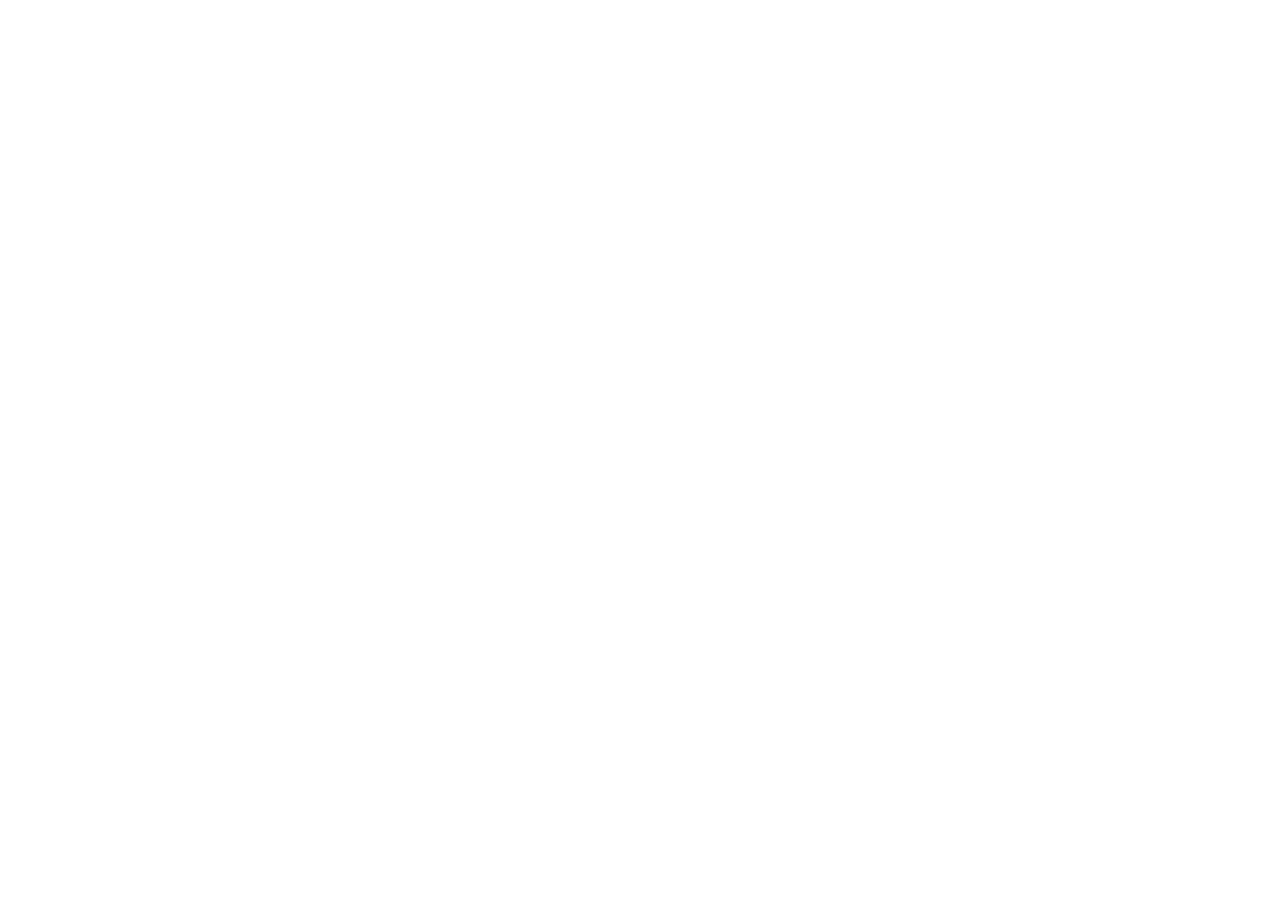
==== index.html @ ee7145a3 "feat: :tada: Configuración inicial" ====
<!DOCTYPE html>
<html lang="en">
<head>
    <meta charset="UTF-8">
    <meta name="viewport" content="width=device-width, initial-scale=1.0">
    <link rel="stylesheet" href="css/style.css">
    <title>Home</title>
</head>
<body>
    
</body>
</html>
---- css/style.css ----
@import url(variables.css);
*{
    padding: 0;
    margin: 0;
    box-sizing: border-box;
}
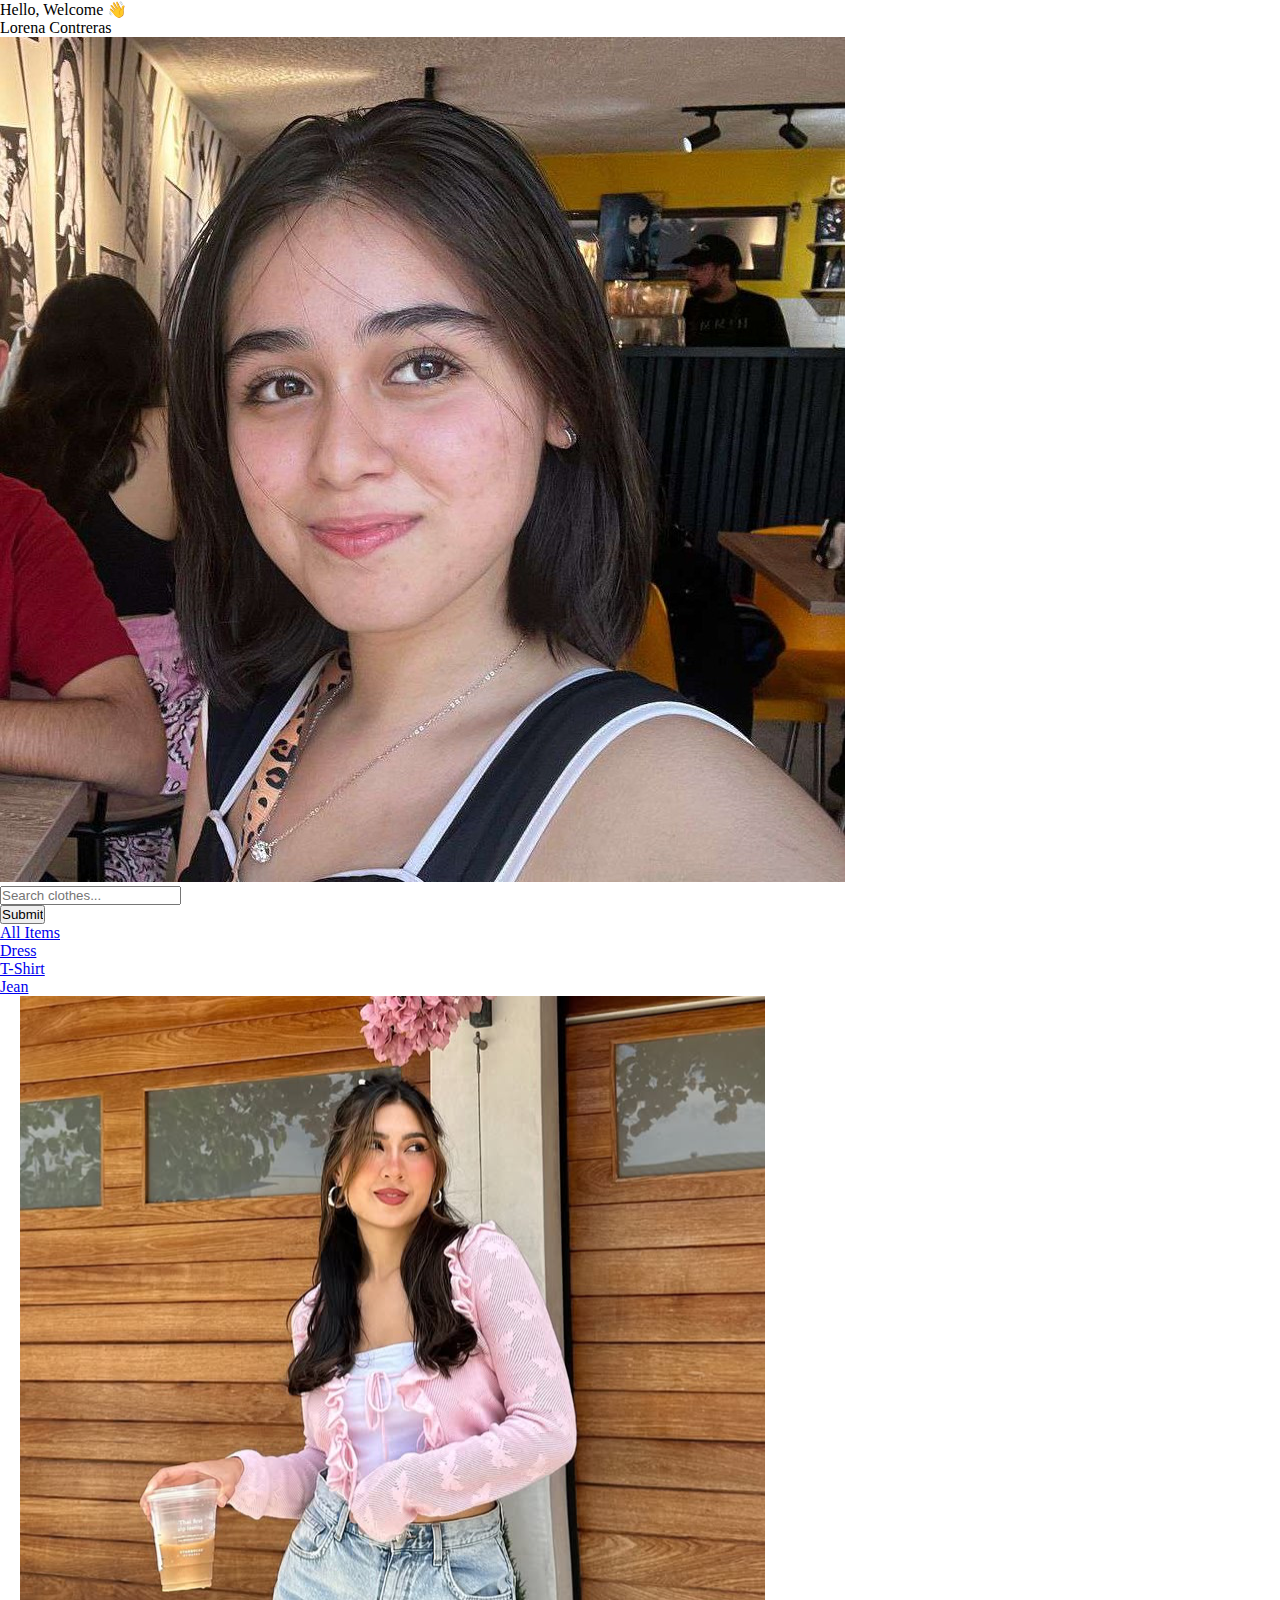
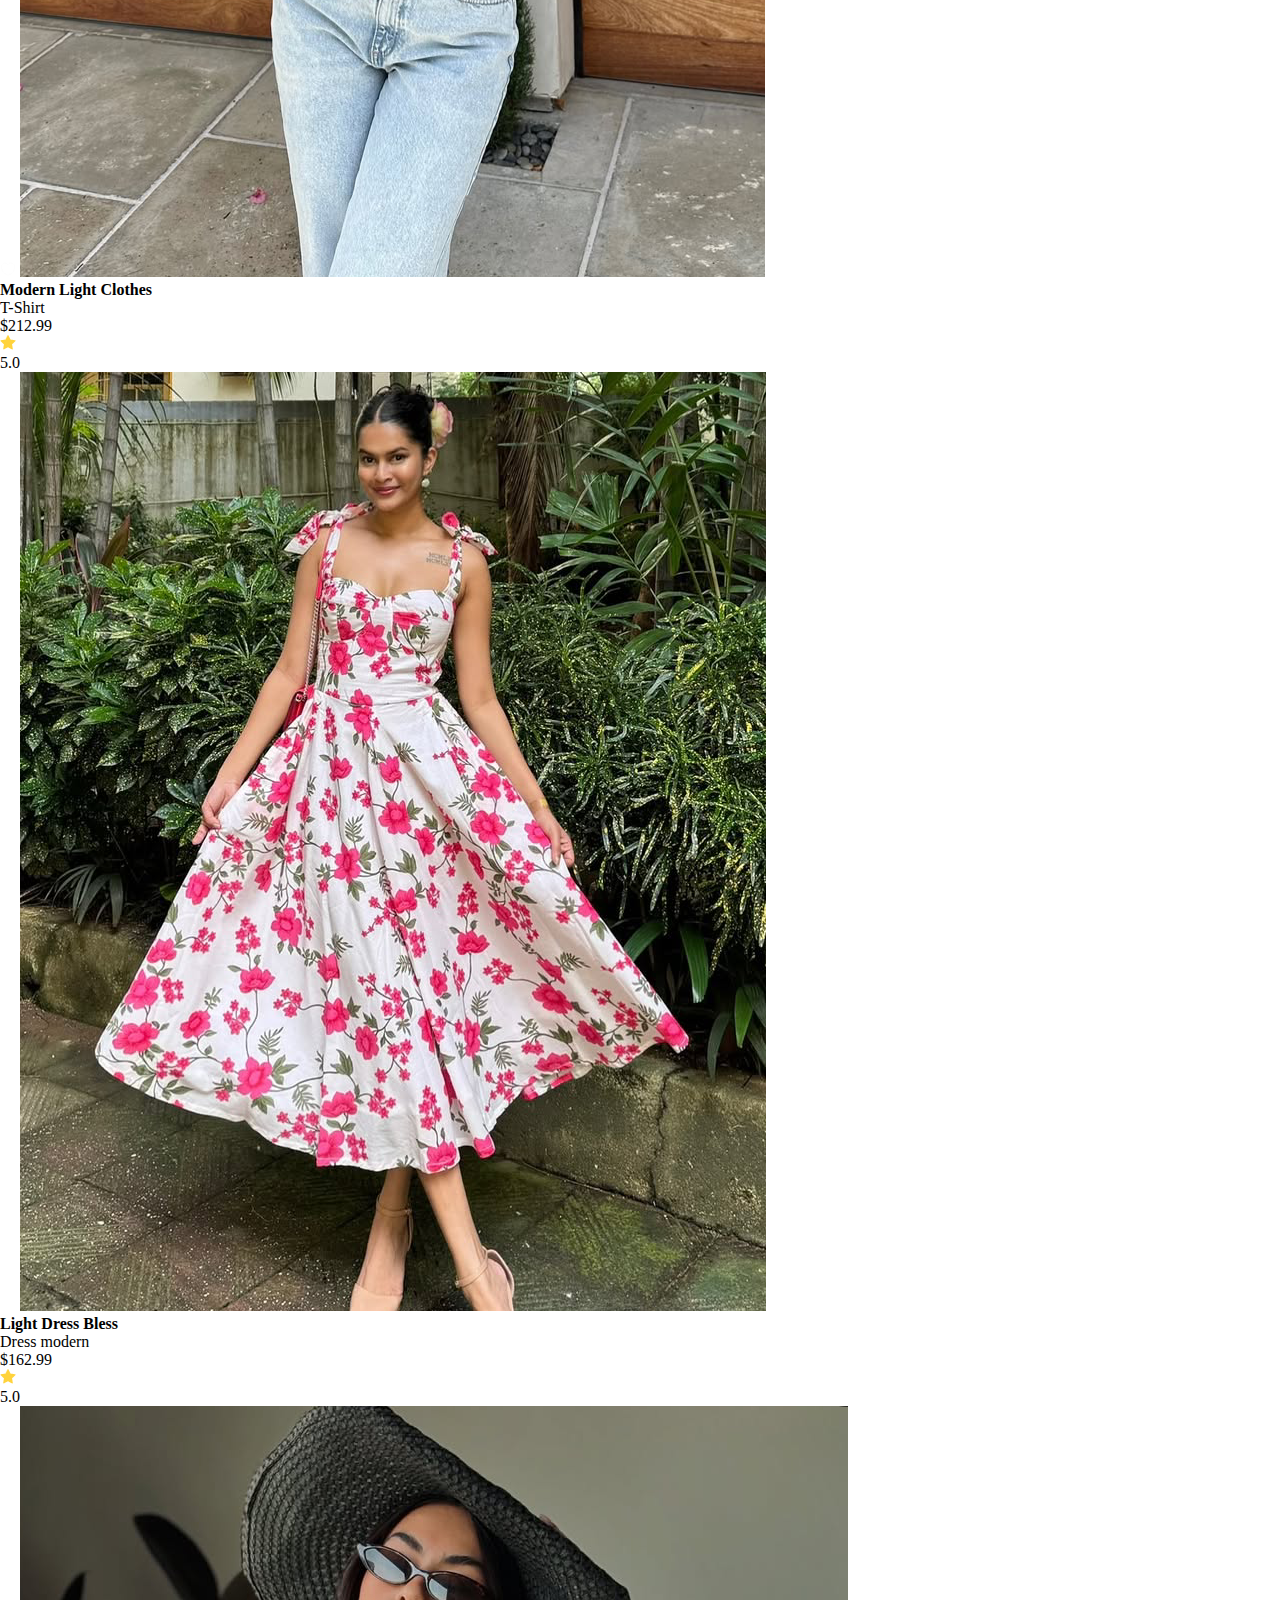
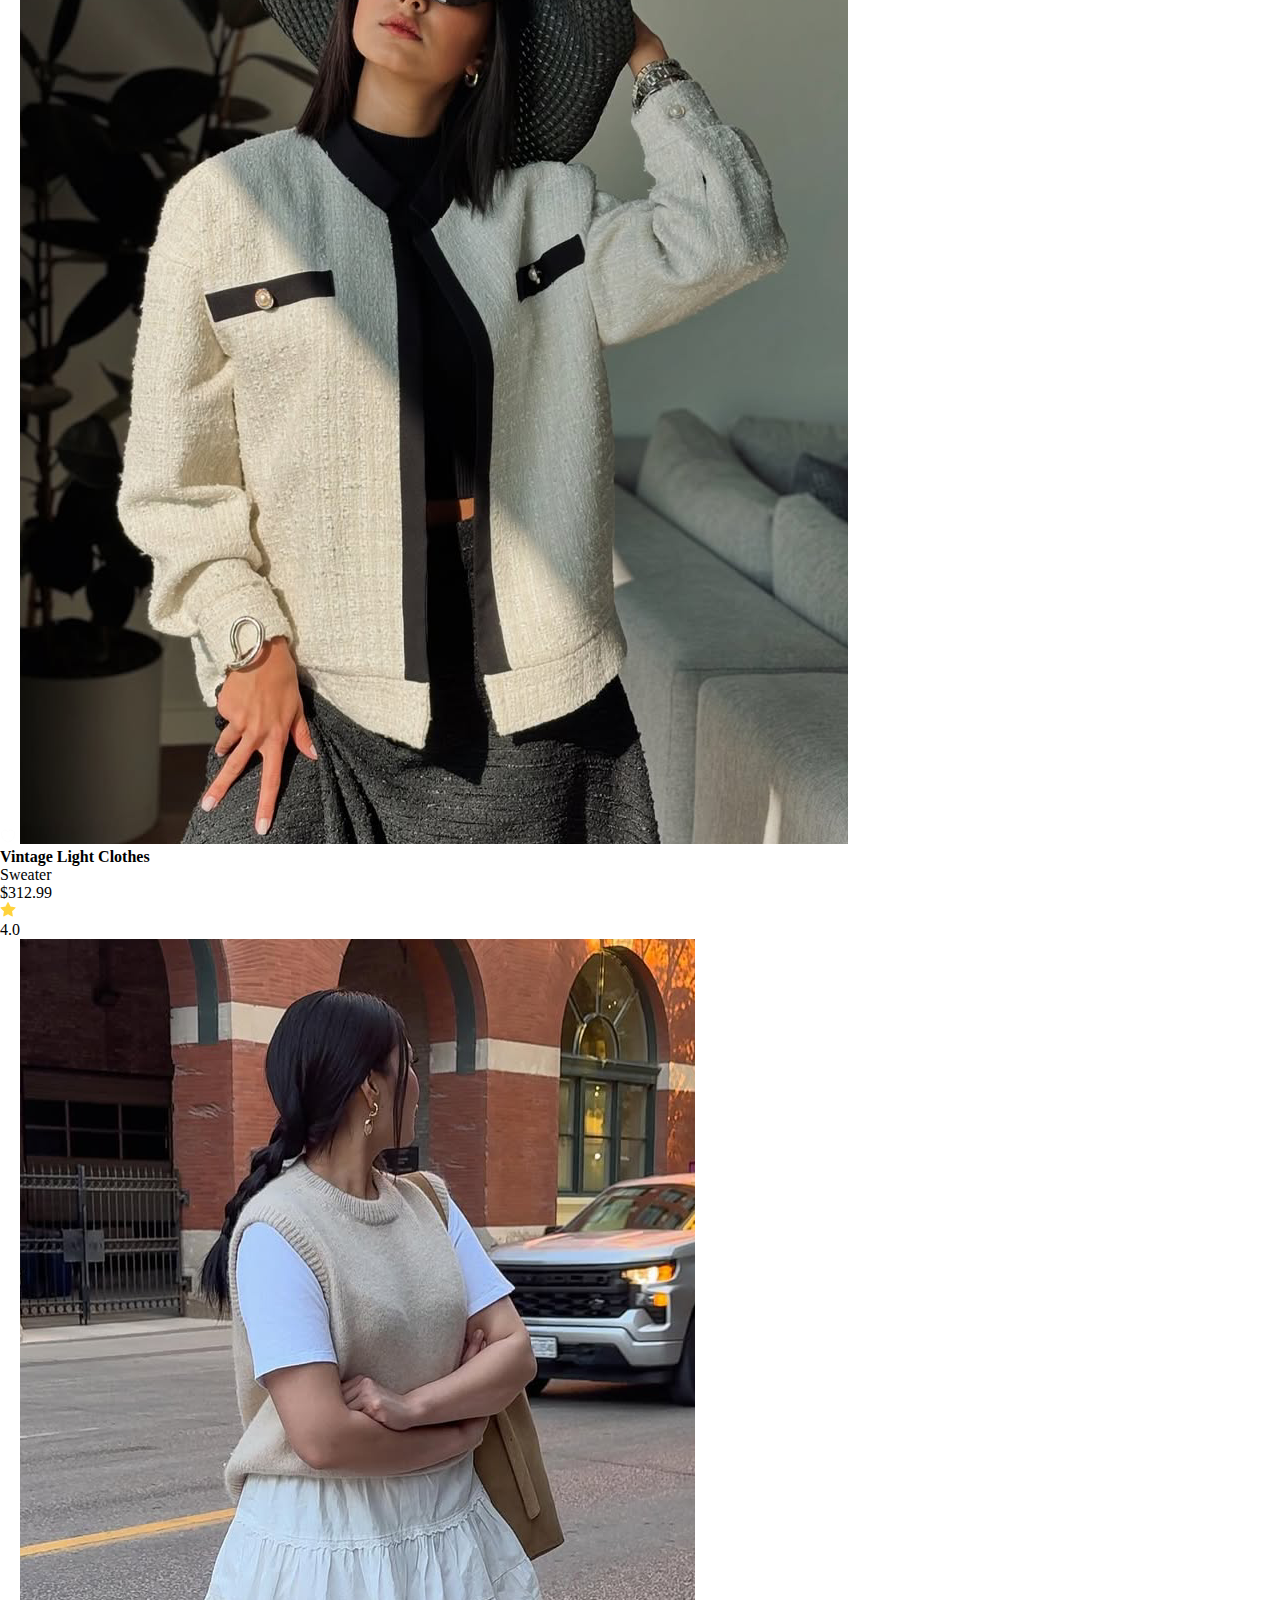
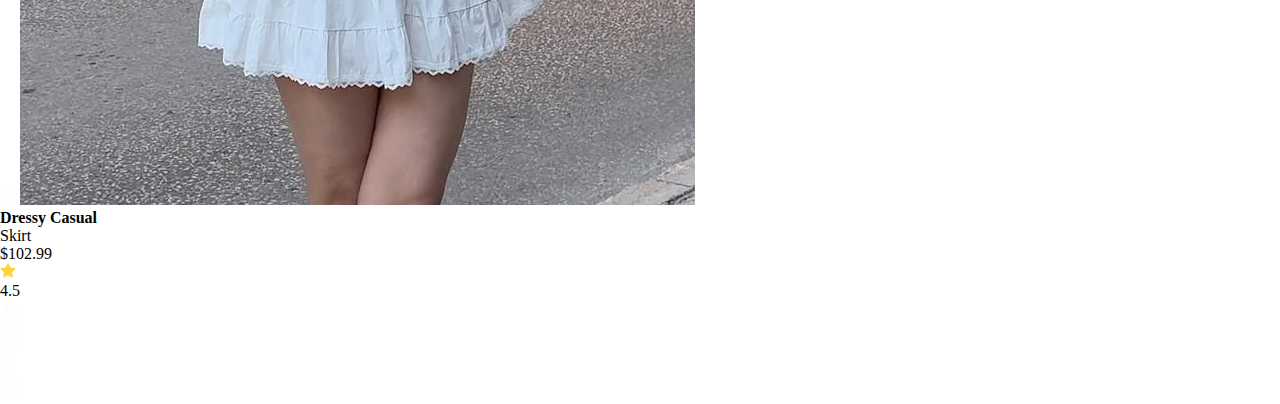
==== commit dc7f5fa6: "feat: :sparkles: Estructura html" ====
--- a/index.html
+++ b/index.html
@@ -7,6 +7,98 @@
     <title>Home</title>
 </head>
 <body>
-    
+    <header>
+        <div class="saludo">
+            <p>Hello, Welcome 👋</p>
+            <p>Lorena Contreras</p>
+        </div>
+        <img src="storage/img/profile.jpg">
+    </header>
+    <nav>
+        <form class="form">
+            <div class="search">
+                <input type="search" placeholder="Search clothes...">
+            </div>
+            <div class="filter">
+                <input type="submit">
+            </div>
+        </form>
+        <ul class="category">
+            <li><a href="#">All Items</a></li>
+            <li><a href="#">Dress</a></li>
+            <li><a href="#">T-Shirt</a></li>
+            <li><a href="#">Jean</a></li>
+        </ul>
+    </nav>
+    <main>
+        <section class="items">
+            <article class="product-1">
+                <img src="storage/img/heart.png">
+                <img src="storage/img/product-2.png">
+                <div class="info">
+                    <strong>Modern Light Clothes</strong>
+                    <p>T-Shirt</p>
+                </div>
+                <div class="rating-price">
+                    <p>$212.99</p>
+                    <img src="storage/img/star.png">
+                    <p>5.0</p>
+                </div>
+            </article>
+            <article class="product-2">
+                <img src="storage/img/heart-white.png">
+                <img src="storage/img/product-1.png">
+                <div class="info">
+                    <strong>Light Dress Bless</strong>
+                    <p>Dress modern</p>
+                </div>
+                <div class="rating-price">
+                    <p>$162.99</p>
+                    <img src="storage/img/star.png">
+                    <p>5.0</p>
+                </div>
+            </article>
+            <article class="product-1">
+                <img src="storage/img/heart.png">
+                <img src="storage/img/pr̀oduct-3.png">
+                <div class="info">
+                    <strong>Vintage Light Clothes</strong>
+                    <p>Sweater</p>
+                </div>
+                <div class="rating-price">
+                    <p>$312.99</p>
+                    <img src="storage/img/star.png">
+                    <p>4.0</p>
+                </div>
+            </article>
+            <article class="product-2">
+                <img src="storage/img/heart.png">
+                <img src="storage/img/product-4.png">
+                <div class="info">
+                    <strong>Dressy Casual</strong>
+                    <p>Skirt</p>
+                </div>
+                <div class="rating-price">
+                    <p>$102.99</p>
+                    <img src="storage/img/star.png">
+                    <p>4.5</p>
+                </div>
+            </article>
+        </section>
+    </main>
+    <footer>
+        <div>
+            <a href="#"><img src="storage/img/home-2.png"></a>
+        </div>
+        <div>
+            <a href="#"><img src="storage/img/shopping-bag.png"></a>
+        </div>
+        <div>
+            <a href="#"><img src="storage/img/heart.png"></a>
+        </div>
+        <div >
+            <a href="#"><img src="storage/img/profile.png"></a>
+        </div>
+    </footer>
 </body>
 </html>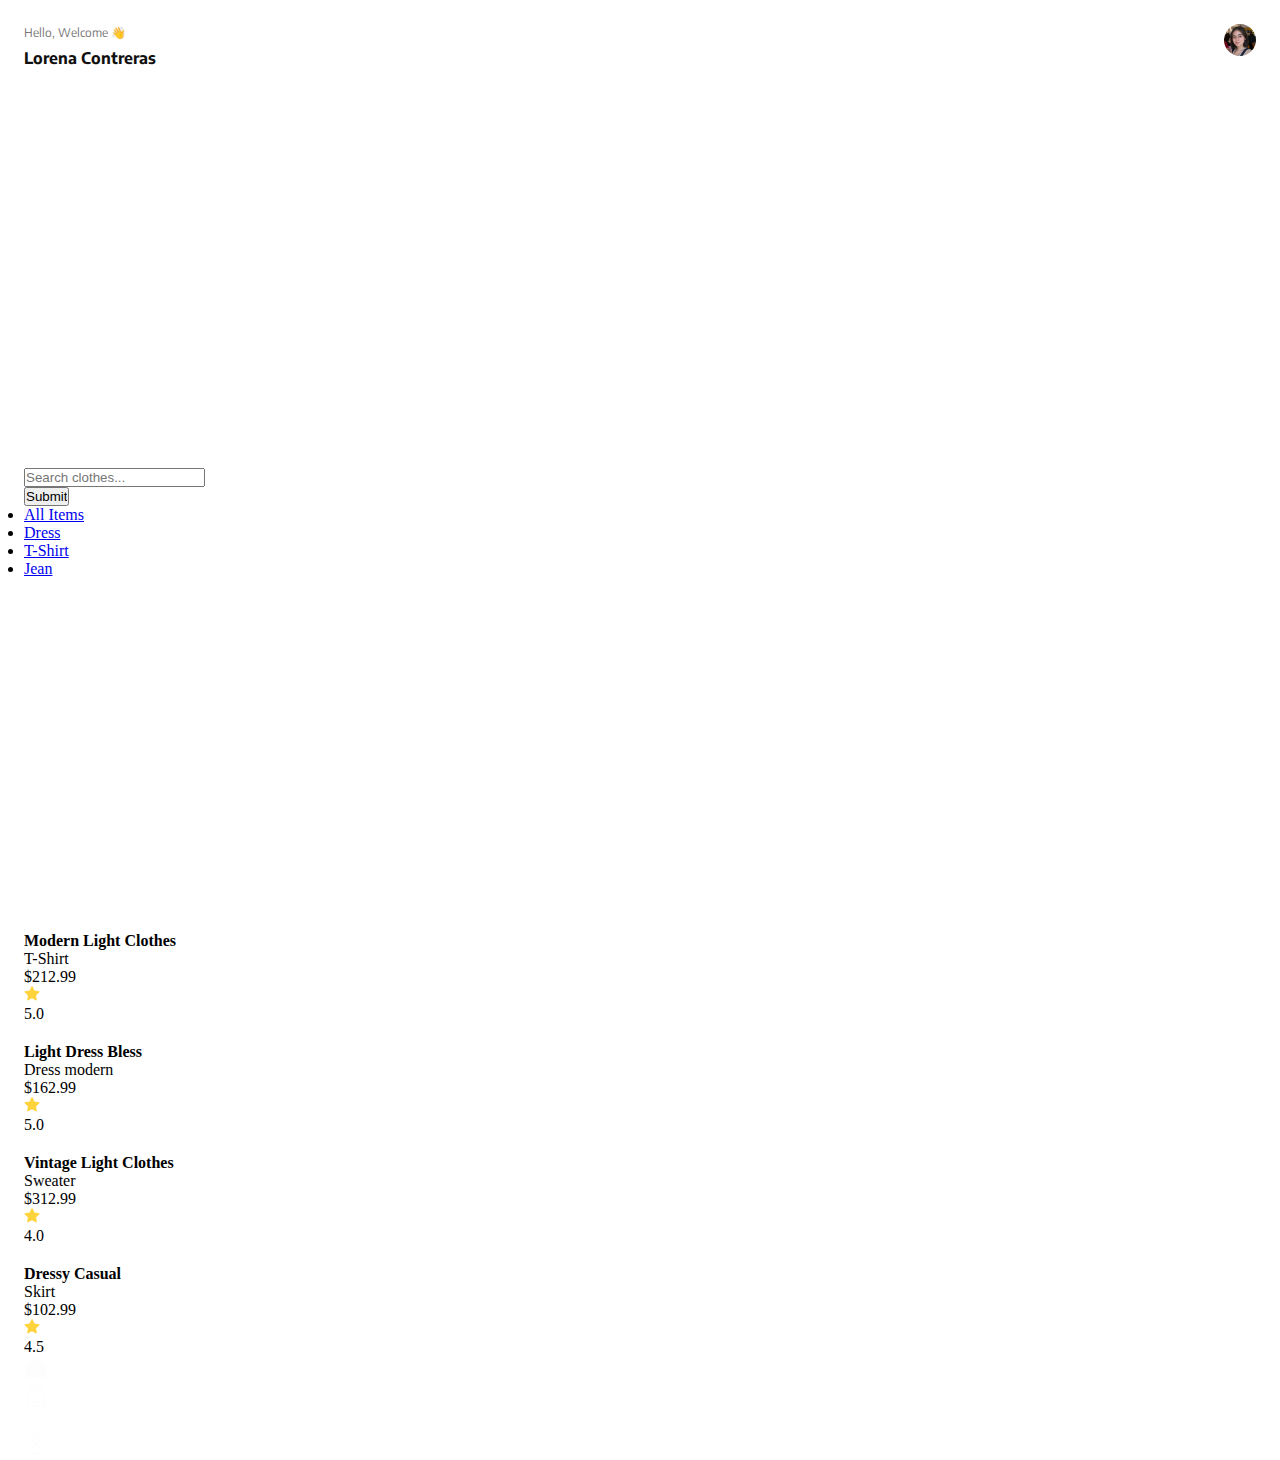
==== commit b8d38645: "feat: :lipstick: Header terminado" ====
--- a/index.html
+++ b/index.html
@@ -34,7 +34,7 @@
         <section class="items">
             <article class="product-1">
                 <img src="storage/img/heart.png">
-                <img src="storage/img/product-2.png">
+                <!-- <img src="storage/img/product-2.png"> -->
                 <div class="info">
                     <strong>Modern Light Clothes</strong>
                     <p>T-Shirt</p>
@@ -47,7 +47,7 @@
             </article>
             <article class="product-2">
                 <img src="storage/img/heart-white.png">
-                <img src="storage/img/product-1.png">
+                <!-- <img src="storage/img/product-1.png"> -->
                 <div class="info">
                     <strong>Light Dress Bless</strong>
                     <p>Dress modern</p>
@@ -60,7 +60,7 @@
             </article>
             <article class="product-1">
                 <img src="storage/img/heart.png">
-                <img src="storage/img/pr̀oduct-3.png">
+                <!-- <img src="storage/img/pr̀oduct-3.png"> -->
                 <div class="info">
                     <strong>Vintage Light Clothes</strong>
                     <p>Sweater</p>
@@ -73,7 +73,7 @@
             </article>
             <article class="product-2">
                 <img src="storage/img/heart.png">
-                <img src="storage/img/product-4.png">
+                <!-- <img src="storage/img/product-4.png"> -->
                 <div class="info">
                     <strong>Dressy Casual</strong>
                     <p>Skirt</p>
--- a/css/style.css
+++ b/css/style.css
@@ -3,4 +3,40 @@
     padding: 0;
     margin: 0;
     box-sizing: border-box;
+}
+body{
+    padding: 24px 24px 0;
+    display: grid;
+    grid-template-rows: repeat(3, 1fr);
+    grid-template-areas: "header" "nav" "main" "footer";
+}
+header{
+    grid-area: header;
+    display: flex;
+    justify-content: space-between;
+    /* align-items: center; */
+}
+header div{
+    display: flex;
+    flex-direction: column;
+    gap: 4px;
+}
+header div p:first-child{
+    font-size: 12px;
+    font-family: "EncodeSans-Regular";
+    color: var(--color-1);
+    line-height: 150%;
+}
+header div p:last-child{
+    font-size: 16px;
+    font-family: "EncodeSans-Bold";
+    color: var(--color-2);
+    line-height: 150%;
+}
+
+header img{
+    width: 32px;
+    height: 32px;
+    border-radius: 50%;
+    object-fit: cover;
 }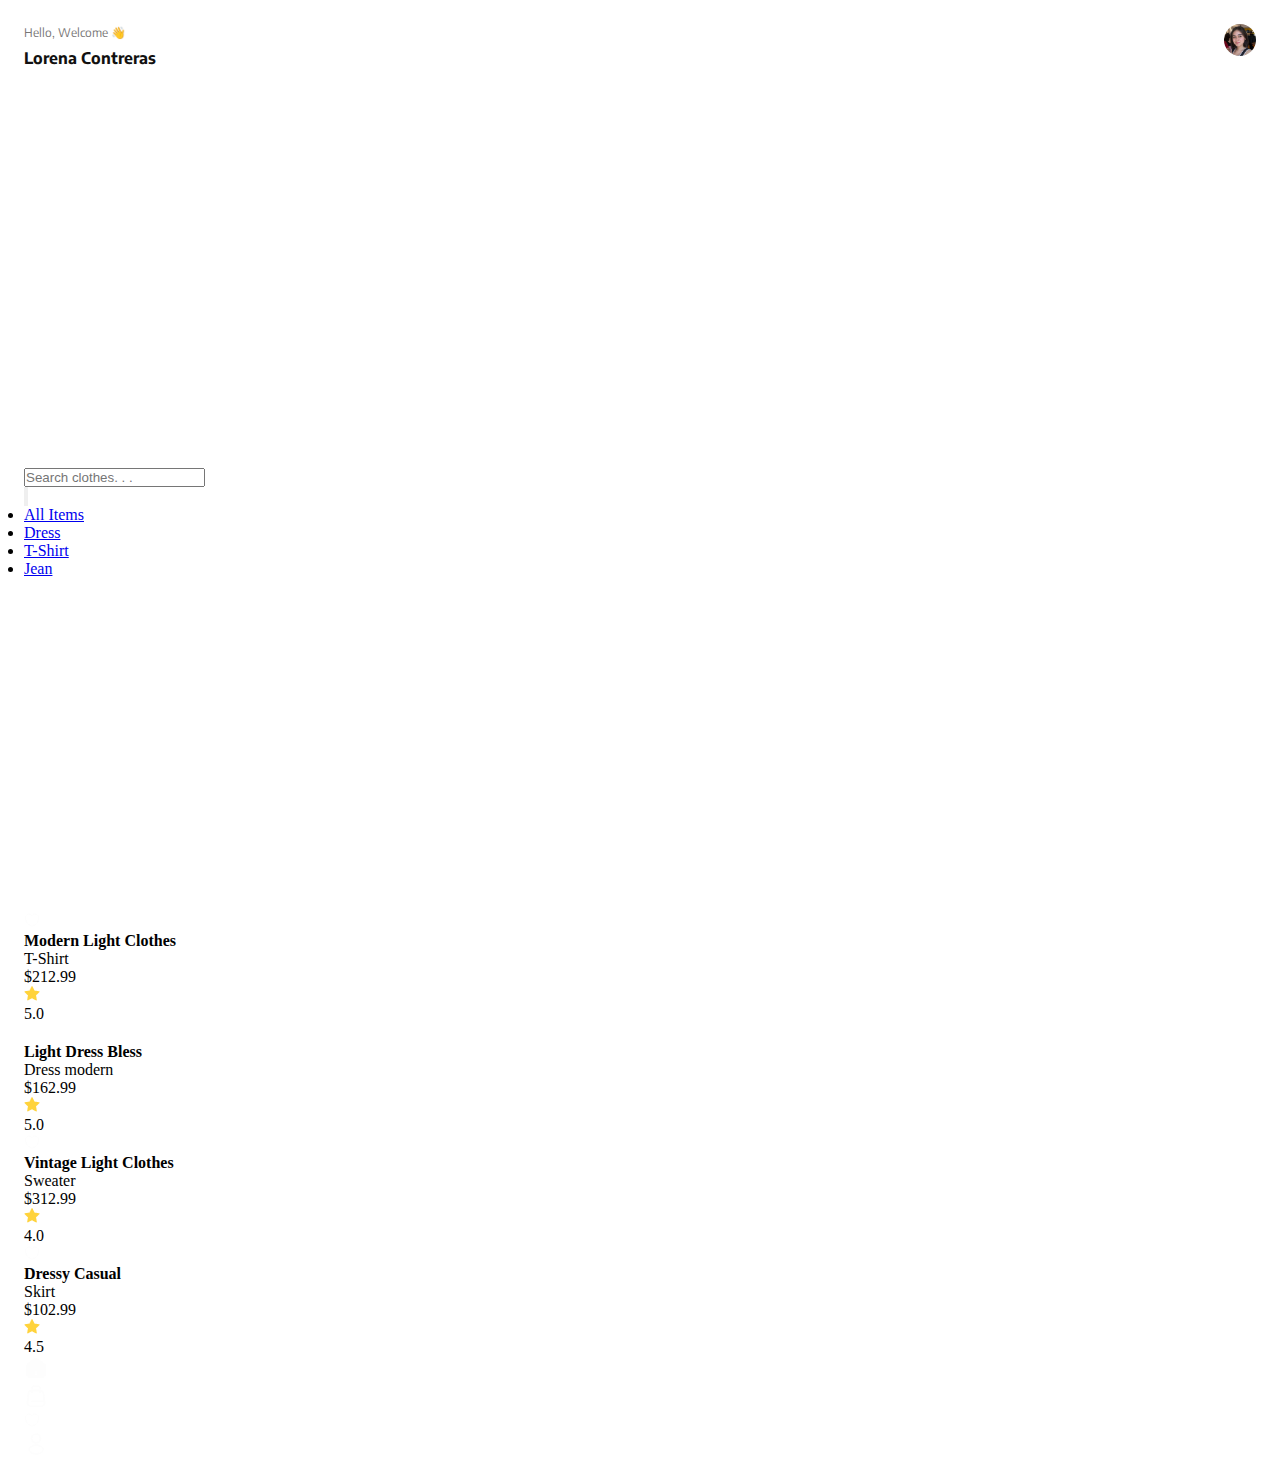
==== commit e4a0bfb4: "feat: :lipstick: Barra de búsqueda terminada" ====
--- a/index.html
+++ b/index.html
@@ -17,10 +17,10 @@
     <nav>
         <form class="form">
             <div class="search">
-                <input type="search" placeholder="Search clothes...">
+                <input type="text" placeholder="Search clothes. . . ">
             </div>
             <div class="filter">
-                <input type="submit">
+                <input type="submit" value="">
             </div>
         </form>
         <ul class="category">
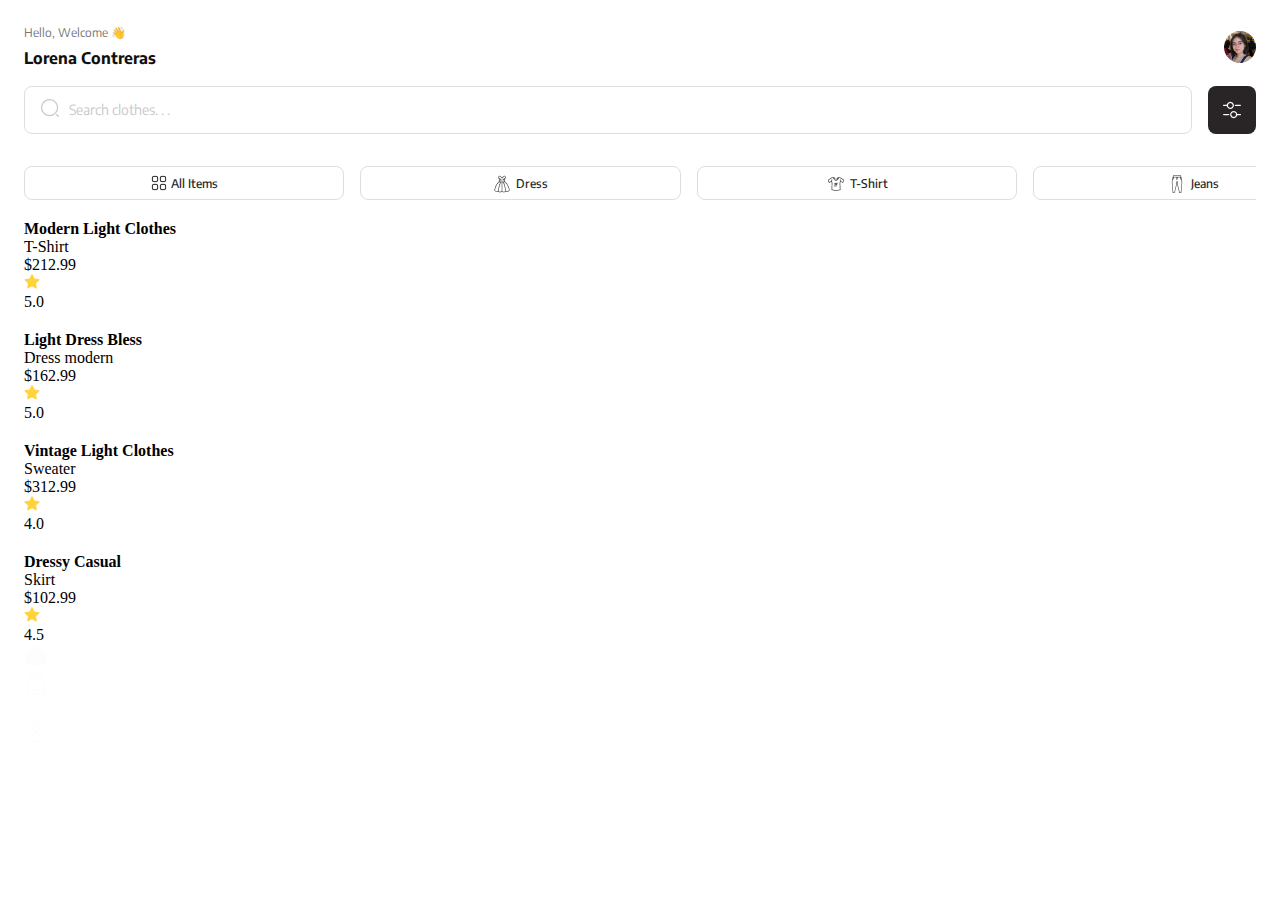
==== commit e2e0b4c3: "feat: :lipstick: Filtro categorías terminado" ====
--- a/index.html
+++ b/index.html
@@ -24,10 +24,10 @@
             </div>
         </form>
         <ul class="category">
-            <li><a href="#">All Items</a></li>
-            <li><a href="#">Dress</a></li>
-            <li><a href="#">T-Shirt</a></li>
-            <li><a href="#">Jean</a></li>
+            <li class="all"><a href="#">All Items</a></li>
+            <li class="dress"><a href="#">Dress</a></li>
+            <li class="shirt"><a href="#">T-Shirt</a></li>
+            <li class="pants"><a href="#">Jeans</a></li>
         </ul>
     </nav>
     <main>
--- a/css/style.css
+++ b/css/style.css
@@ -7,14 +7,14 @@
 body{
     padding: 24px 24px 0;
     display: grid;
-    grid-template-rows: repeat(3, 1fr);
+    /* grid-template-rows: repeat(3, 1fr); */
     grid-template-areas: "header" "nav" "main" "footer";
 }
 header{
     grid-area: header;
     display: flex;
     justify-content: space-between;
-    /* align-items: center; */
+    align-items: center;
 }
 header div{
     display: flex;
@@ -39,4 +39,134 @@
     height: 32px;
     border-radius: 50%;
     object-fit: cover;
+}
+nav{
+    grid-area: nav;
+    display: flex;
+    flex-direction: column;
+    gap: 32px;
+    /* align-items: center; */
+}
+nav form{
+    overflow: hidden;
+    display: flex;
+    align-items: center;
+    gap: 16px;
+    padding-top: 16px;
+}
+nav form .search{
+    flex: 1;
+    height: 100%;
+}
+nav form .search input::placeholder{
+    color: var(--color-3);
+    font-family: "EncodeSans-Regular";
+    font-size: 14px;
+}
+nav form .search::before{
+    content: url(../storage/img/search-normal.png);
+    position: absolute;
+    padding: 12px 16px;
+    width: 20px;
+    height: 20px;
+    object-fit: cover;
+}
+nav form .search input{
+    width: 100%;
+    height: 100%;
+    padding: 14px 14px 14px 44px;
+    border-radius: 8px;
+    border: 1px solid var(--color-4);
+    outline: none;
+}
+nav form .filter{
+    width: 48px;
+    height: 48px;
+    display: flex;
+    position: relative;
+    justify-content: center;
+    align-items: center;
+}
+nav form .filter input{
+    width: 100%;
+    height: 100%;
+    background-color: var(--color-5);
+    border-radius: 8px;
+    border: none;
+}
+nav form .filter::before{
+    width: 24px;
+    height: 24px;
+    object-fit: cover;
+    position: absolute;
+    content: url(../storage/img/Filter.png);
+}
+nav ul{
+    display: flex;
+    flex-direction: row;
+    overflow-x: scroll;
+    gap: 16px;
+}
+nav ul li{
+    display: flex;
+    flex-grow: 1;
+    height: 34px;
+    min-width: 26%;
+    list-style: none;
+    border-radius: 8px;
+    color: var(--color-4);
+    border: 1px solid var(--color-4);
+    align-items: center;
+    justify-content: center;
+    gap: 4px;
+    position: relative;
+}
+nav ul li a{
+    font-size: 12px;
+    font-family: "EncodeSans-Medium";
+    color: var(--color-5);
+    text-decoration: none;
+}
+nav ul li:nth-child(1)::before{ 
+    content: url(../storage/img/category-black.png);
+    width: 16px;
+    height: 16px;
+    object-fit: cover;
+}
+nav ul li:nth-child(2)::before{
+    content: url(../storage/img/dress.png);
+    width: 16px;
+    height: 16px;
+    padding: 0 4px 3px 0;
+}
+nav ul li:nth-child(3)::before{
+    content: url(../storage/img/tshirt.png);
+    width: 16px;
+    height: 16px;
+    padding: 0 4px 3px 0;
+}
+nav ul li:nth-child(4)::before{
+    content: url(../storage/img/jeans.png);
+    width: 16px;
+    height: 16px;
+    padding: 0 4px 3px 0;
+}
+nav ul li:active{
+    background-color: var(--color-5);
+    border: none;
+}
+nav ul li:active a{
+    color: var(--color-6);
+}
+nav ul .dress:active::before{
+    content: url(../storage/img/dress-white.png);
+}
+nav ul .shirt:active::before{
+    content: url(../storage/img/tshirt-white.png);
+}
+nav ul .pants:active::before{
+    content: url(../storage/img/jeans-white.png);
+}
+nav ul .all:active::before{
+    content: url(../storage/img/category.png);
 }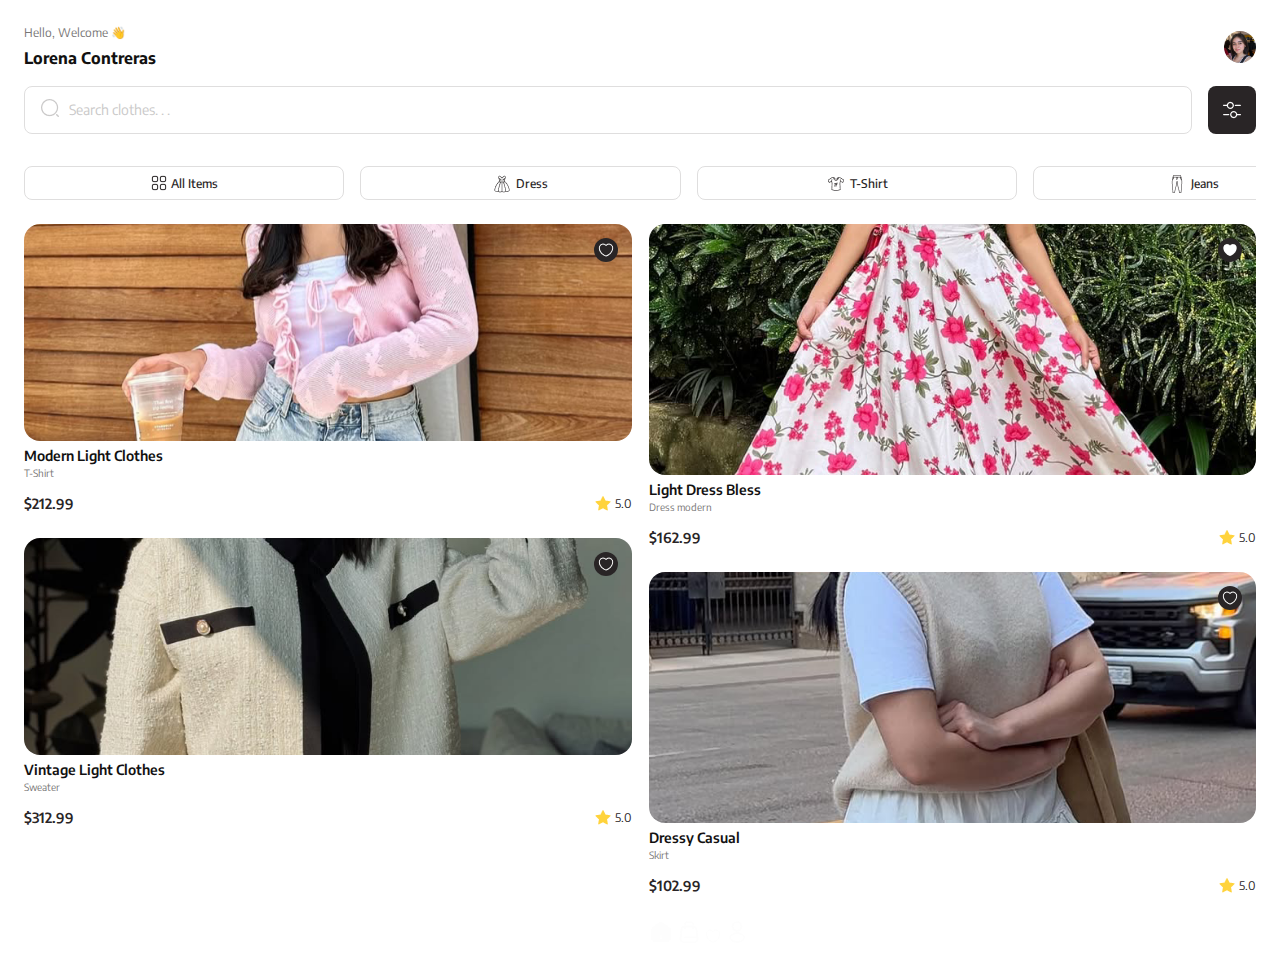
==== commit b080bab8: "feat: :lipstick: Catálogo de prendas terminado" ====
--- a/index.html
+++ b/index.html
@@ -31,72 +31,76 @@
         </ul>
     </nav>
     <main>
-        <section class="items">
-            <article class="product-1">
+        <section class="product-1">
+            <article>
                 <img src="storage/img/heart.png">
-                <!-- <img src="storage/img/product-2.png"> -->
+                <img src="storage/img/product-2.png">
                 <div class="info">
                     <strong>Modern Light Clothes</strong>
                     <p>T-Shirt</p>
                 </div>
                 <div class="rating-price">
                     <p>$212.99</p>
-                    <img src="storage/img/star.png">
-                    <p>5.0</p>
+                    <div class="rating">
+                        <img src="storage/img/star.png">
+                        <p>5.0</p>
+                    </div>
                 </div>
             </article>
-            <article class="product-2">
+            <article>
+                <img src="storage/img/heart.png">
+                <img src="storage/img/pr̀oduct-3.png">
+                <div class="info">
+                    <strong>Vintage Light Clothes</strong>
+                    <p>Sweater</p>
+                </div>
+                <div class="rating-price">
+                    <p>$312.99</p>
+                    <div class="rating">
+                        <img src="storage/img/star.png">
+                        <p>5.0</p>
+                    </div>
+                </div>
+        </section>
+        <section class="product-2">
+            <article>
                 <img src="storage/img/heart-white.png">
-                <!-- <img src="storage/img/product-1.png"> -->
+                <img src="storage/img/product-1.png">
                 <div class="info">
                     <strong>Light Dress Bless</strong>
                     <p>Dress modern</p>
                 </div>
                 <div class="rating-price">
                     <p>$162.99</p>
-                    <img src="storage/img/star.png">
-                    <p>5.0</p>
+                    <div class="rating">
+                        <img src="storage/img/star.png">
+                        <p>5.0</p>
+                    </div>
                 </div>
             </article>
-            <article class="product-1">
+            <article>
                 <img src="storage/img/heart.png">
-                <!-- <img src="storage/img/pr̀oduct-3.png"> -->
-                <div class="info">
-                    <strong>Vintage Light Clothes</strong>
-                    <p>Sweater</p>
-                </div>
-                <div class="rating-price">
-                    <p>$312.99</p>
-                    <img src="storage/img/star.png">
-                    <p>4.0</p>
-                </div>
-            </article>
-            <article class="product-2">
-                <img src="storage/img/heart.png">
-                <!-- <img src="storage/img/product-4.png"> -->
+                <img src="storage/img/product-4.png">
                 <div class="info">
                     <strong>Dressy Casual</strong>
                     <p>Skirt</p>
                 </div>
                 <div class="rating-price">
                     <p>$102.99</p>
-                    <img src="storage/img/star.png">
-                    <p>4.5</p>
+                    <div class="rating">
+                        <img src="storage/img/star.png">
+                        <p>5.0</p>
+                    </div>
                 </div>
             </article>
         </section>
     </main>
+    <div class="difuminado"></div>
     <footer>
-        <div>
+        <div class="icons">
             <a href="#"><img src="storage/img/home-2.png"></a>
-        </div>
-        <div>
             <a href="#"><img src="storage/img/shopping-bag.png"></a>
-        </div>
-        <div>
             <a href="#"><img src="storage/img/heart.png"></a>
-        </div>
-        <div >
             <a href="#"><img src="storage/img/profile.png"></a>
         </div>
     </footer>
--- a/css/style.css
+++ b/css/style.css
@@ -5,10 +5,13 @@
     box-sizing: border-box;
 }
 body{
-    padding: 24px 24px 0;
+    padding: 24px;
     display: grid;
+    grid-template-columns: repeat(2, 1fr);
     /* grid-template-rows: repeat(3, 1fr); */
-    grid-template-areas: "header" "nav" "main" "footer";
+    grid-template-areas: "header header" "nav nav" "product1 product2" "footer footer";
+    column-gap: 17px;
+    position: relative;
 }
 header{
     grid-area: header;
@@ -169,4 +172,77 @@
 }
 nav ul .all:active::before{
     content: url(../storage/img/category.png);
-}+}
+main{
+    display: contents;
+    padding-top: 24px;
+}
+main section article{
+    position: relative;
+    padding-bottom: 24px;
+} 
+main .product-1{
+    padding-top: 24px;
+    grid-area: product1;
+}
+main .product-2{
+    padding-top: 24px;
+    grid-area: product2;
+}
+main section article> img:nth-child(1){
+    position: absolute;
+    right: 14px;
+    top: 14px;
+    object-fit: cover;
+    padding: 4px;
+    background-color: var(--color-5);
+    border-radius: 100%;
+}
+main section article .info strong{
+    font-size: 14px;
+    font-family: "EncodeSans-SemiBold";
+    color: var(--color-2);
+    line-height: 150%;
+}
+main section article .info p{
+    font-size: 10px;
+    font-family: "EncodeSans-Regular";
+    color: var(--color-1);
+    line-height: 150%;
+}
+main section article .rating-price{
+    display: flex;
+    align-items: center;
+    padding-top: 12px;
+    justify-content: space-between;
+}
+main section article .rating-price > p{
+    font-size: 14px;
+    font-family: "EncodeSans-SEmiBold";
+    color: var(--color-5);
+    line-height: 150%;
+}
+main section article .rating-price .rating{
+    display: flex;
+    align-items: center;
+    justify-content: center;
+    gap: 4px;
+}
+main section article .rating-price .rating p{
+    font-size: 12px;
+    font-family: "EncodeSans-Regular";
+    color: var(--color-5);
+    line-height: 150%;
+}
+main .product-1 article > img:nth-child(2){
+    width: 100%;
+    height: 217px;
+    object-fit: cover;
+    border-radius: 16px;
+}
+main .product-2 article > img:nth-child(2){
+    height: 251px;
+    width: 100%;
+    object-fit: cover;
+    border-radius: 16px;
+}
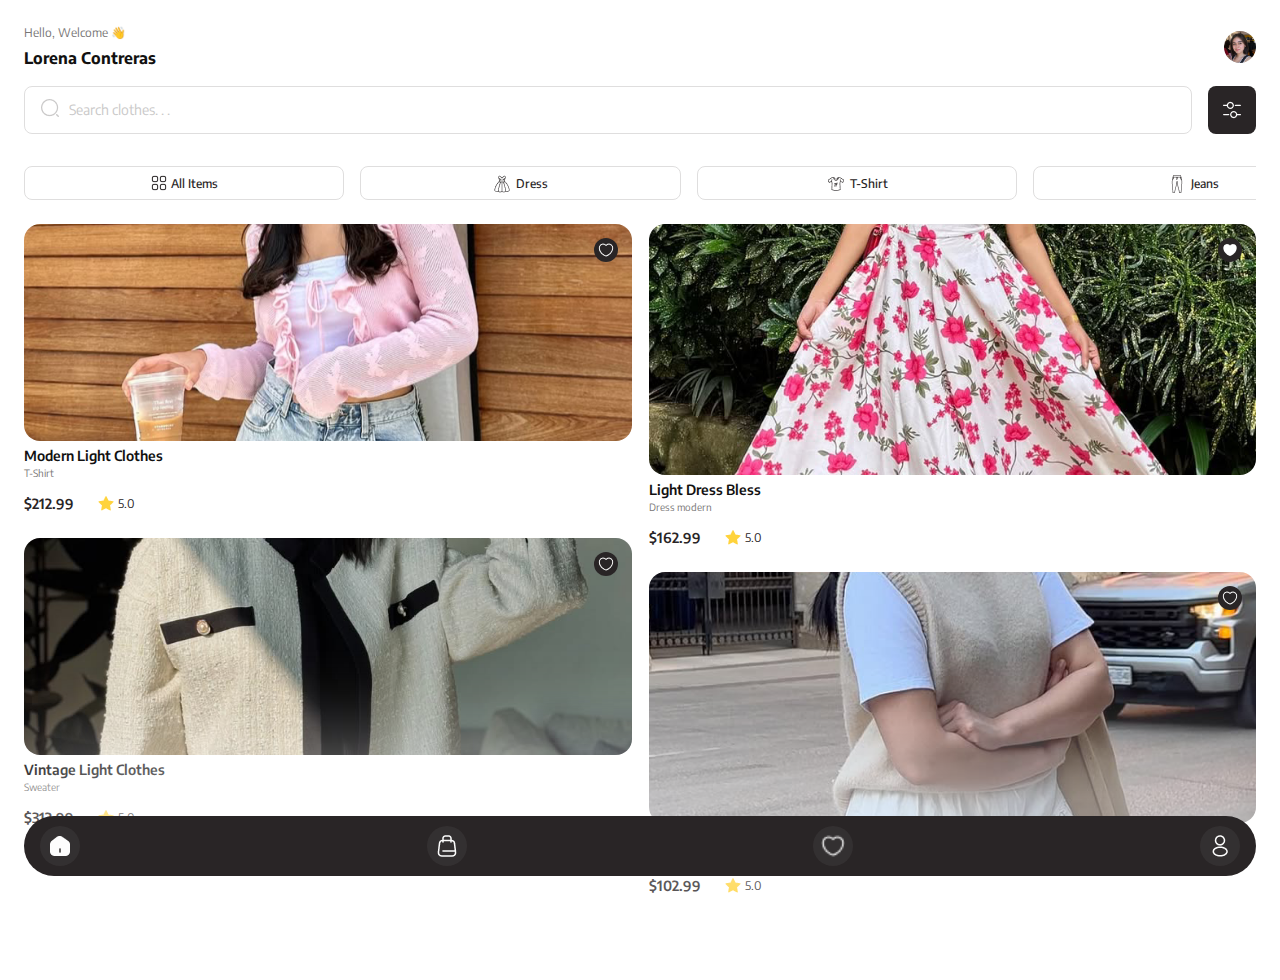
==== commit 87051dd5: "feat: :art: Agregar enlaces a las distintas páginas" ====
--- a/index.html
+++ b/index.html
@@ -32,21 +32,23 @@
     </nav>
     <main>
         <section class="product-1">
-            <article>
-                <img src="storage/img/heart.png">
-                <img src="storage/img/product-2.png">
-                <div class="info">
-                    <strong>Modern Light Clothes</strong>
-                    <p>T-Shirt</p>
-                </div>
-                <div class="rating-price">
-                    <p>$212.99</p>
-                    <div class="rating">
-                        <img src="storage/img/star.png">
-                        <p>5.0</p>
+            <a href="/views/detail.html">
+                <article>
+                    <img src="storage/img/heart.png">
+                    <img src="storage/img/product-2.png">
+                    <div class="info">
+                        <strong>Modern Light Clothes</strong>
+                        <p>T-Shirt</p>
                     </div>
-                </div>
-            </article>
+                    <div class="rating-price">
+                        <p>$212.99</p>
+                        <div class="rating">
+                            <img src="storage/img/star.png">
+                            <p>5.0</p>
+                        </div>
+                    </div>
+                </article>
+            </a>
             <article>
                 <img src="storage/img/heart.png">
                 <img src="storage/img/pr̀oduct-3.png">
@@ -99,7 +101,7 @@
     <footer>
         <div class="icons">
             <a href="#"><img src="storage/img/home-2.png"></a>
-            <a href="#"><img src="storage/img/shopping-bag.png"></a>
+            <a href="/views/checkout.html"><img src="storage/img/shopping-bag.png"></a>
             <a href="#"><img src="storage/img/heart.png"></a>
             <a href="#"><img src="storage/img/profile.png"></a>
         </div>
--- a/css/style.css
+++ b/css/style.css
@@ -5,7 +5,7 @@
     box-sizing: border-box;
 }
 body{
-    padding: 24px;
+    padding: 24px 24px 0 24px;
     display: grid;
     grid-template-columns: repeat(2, 1fr);
     /* grid-template-rows: repeat(3, 1fr); */
@@ -48,6 +48,7 @@
     display: flex;
     flex-direction: column;
     gap: 32px;
+    padding-bottom: 24px;
     /* align-items: center; */
 }
 nav form{
@@ -182,11 +183,18 @@
     padding-bottom: 24px;
 } 
 main .product-1{
-    padding-top: 24px;
+    /* padding-top: 24px; */
     grid-area: product1;
 }
+main .product-1 > a{
+    text-decoration: none;
+}
+main .product-1 > a:visited{
+    color: transparent;
+    text-decoration: none;
+}
 main .product-2{
-    padding-top: 24px;
+    /* padding-top: 24px; */
     grid-area: product2;
 }
 main section article> img:nth-child(1){
@@ -214,7 +222,7 @@
     display: flex;
     align-items: center;
     padding-top: 12px;
-    justify-content: space-between;
+    gap: 24px;
 }
 main section article .rating-price > p{
     font-size: 14px;
@@ -246,3 +254,45 @@
     object-fit: cover;
     border-radius: 16px;
 }
+footer{
+    grid-area: footer;
+    display: flex;
+    flex-direction: column;
+    justify-content: space-between;
+    align-items: center;
+    position: sticky;
+    bottom: 24px;
+}
+footer .icons{
+    width: 100%;
+    display: flex;
+    flex-direction: row;
+    justify-content: space-between;
+    padding: 10px 16px;
+    background-color: var(--color-5);
+    gap: 45px;
+    border-radius: 44px;
+}
+footer .icons a{
+    width: 40px;
+    height: 40px;
+    display: flex;
+    align-items: center;
+    justify-content: center;
+    border-radius: 100%;
+    background-color: var(--color-8);
+}
+footer .icons a img{
+    width: 24px;
+    height: 24px;
+    object-fit: cover;
+}
+.difuminado{
+    width: 100%;
+    height: 66px;
+    bottom: 50px;
+    filter: blur(60px);
+    position: fixed;
+    margin: 0 24px;
+    background-color: var(--color-9);
+}